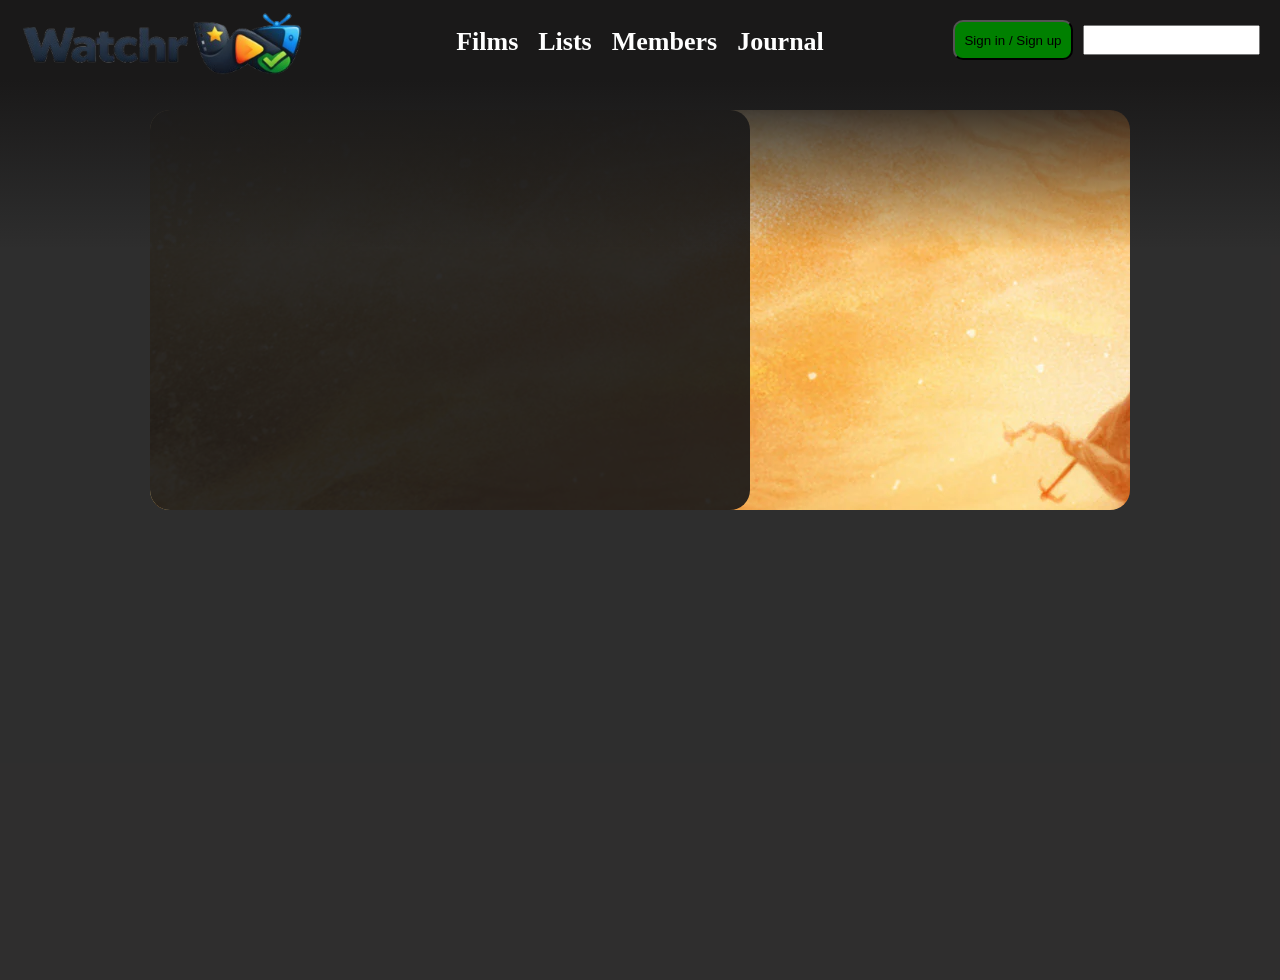
==== films.html @ 890befac "added new pages and dune image" ====
<!DOCTYPE html>
<html lang="en">

<head>
  <meta charset="UTF-8">
  <meta name="viewport" content="width=device-width, initial-scale=1.0">
  <link rel="stylesheet" href="css/style.css">
  <link rel="stylesheet" href="https://cdnjs.cloudflare.com/ajax/libs/font-awesome/4.7.0/css/font-awesome.min.css">
  <title>Watchr</title>
</head>

<body>

  <header id="desktop">
    <img class="logo-header" src="img/logo2.png">
    <div id="pages-desktop">
      <a href=""><h1>Films</h1></a>
      <a href=""><h1>Lists</h1></a>
      <a href=""><h1>Members</h1></a>
      <a href=""><h1>Journal</h1></a>
    </div>
    <div id="right-desktop">
      <button class="signup">Sign in / Sign up</button>
      <input type="search" name="" class="search">
    </div>

    <div class="gradient"></div>
  </header>

  <header id="phone">

    <a id="hamburger" onclick="hamburger()">
      <i class="fa fa-bars"></i>
    </a>

    <img class="logo-header" src="img/logo2.png">
    <div id="pages-phone">
      <a href=""><h1>Films</h1></a>
      <a href=""><h1>Lists</h1></a>
      <a href=""><h1>Members</h1></a>
      <a href=""><h1>Journal</h1></a>
    </div>

    

    <div class="gradient"></div>
  </header>
  <script src="js/main.js"></script>



  <main id="films">
    <div id="featured">
        <div id="featured-text"></div>
    </div>
  </main>

</body>

</html>
---- css/style.css ----
/* =========================GENERAL========================= */
body {
    margin: 0;
    padding: 0;
    height: 100vh;
    width: 100vw;
    background-color: #14171c;
}

a {
    text-decoration: none;
    color: inherit;
}





/* =========================HEADER========================= */
/* ====HEADER (DESKTOP)==== */
header#desktop {
    display: flex;
    align-items: center;
    justify-content: space-between;

    position: relative;
    height: 80px;

    background-color: #1a1919;
}

/* Center navigation */
#pages-desktop {
    position: absolute;
    top: 10px;
    left: 50%;
    transform: translateX(-50%);

    display: flex;
    gap: 20px;

    color: white;
    font-size: small;
}

/* Right side (search + button) */
#right-desktop {
    position: absolute;
    right: 20px;
    top: 20px;

    display: flex;
    align-items: center;
    gap: 10px;
}

/* Logo */
.logo-header {
    margin-top: 5px;
    margin-left: 20px;
    height: 70px;
}

/* Inputs / buttons */
.search {
    height: 30px;
}

/* Signup button */
.signup {
    height: 40px;
    width: 120px;

    background-color: green;
    border-radius: 10px;
}

/* Gradient overlay */
.gradient {
    position: absolute;
    bottom: -170px;

    width: 100%;
    height: 170px;

    background-image: linear-gradient(to bottom, #1a1919, transparent);
}


/* ====HEADER (MOBILE)==== */
header#phone {
    position: relative;
    

    display: none;
    align-items: center;
    flex-direction: column;


    height: auto;
    background-color: #1a1919;
}

/* Navigation phone */
#pages-phone {
    display: none;

    color: white;
    font-size: small;
}

/* Navigation phone */
a#hamburger {
    position: absolute;
    color: white;
    font-size: 35px;

    left: 25px;
    top: 25px;
}



/* ====SWITCH==== */
@media (max-width: 800px) {
    header#desktop {
        display: none;
    }

    header#phone {
        display: flex;
    }
}








/* =========================MAIN / LANDING PAGE========================= */
main#landingpage {
    display: flex;
    align-items: center;
    justify-content: center;

    height: 100%;
    width: 100%;

    background-image: url(../img/hailmary.png);
    background-size: cover;
}

/* Shadow / content box */
#landingpage-shadow {
    height: 500px;
    width: 600px;

    border-radius: 20px;
    background-color: #1a1919ea;

    transform: translateY(-80px);
}





/* =========================MAIN / films========================= */
main#films {
    display: flex;

    justify-content: center;


    height: 100%;
    width: 100%;
    background-color: #313030ea;


}

div#featured {
    background-image: url(../img/dune.png);
    width: calc(100% - 300px);
    height: 400px;
    border-radius: 20px;

    margin-top: 30px;
}

div#featured-text {
    border-radius: inherit;
    background-color: #1a1919ea;
    width: 600px;
    height: 100%;
}
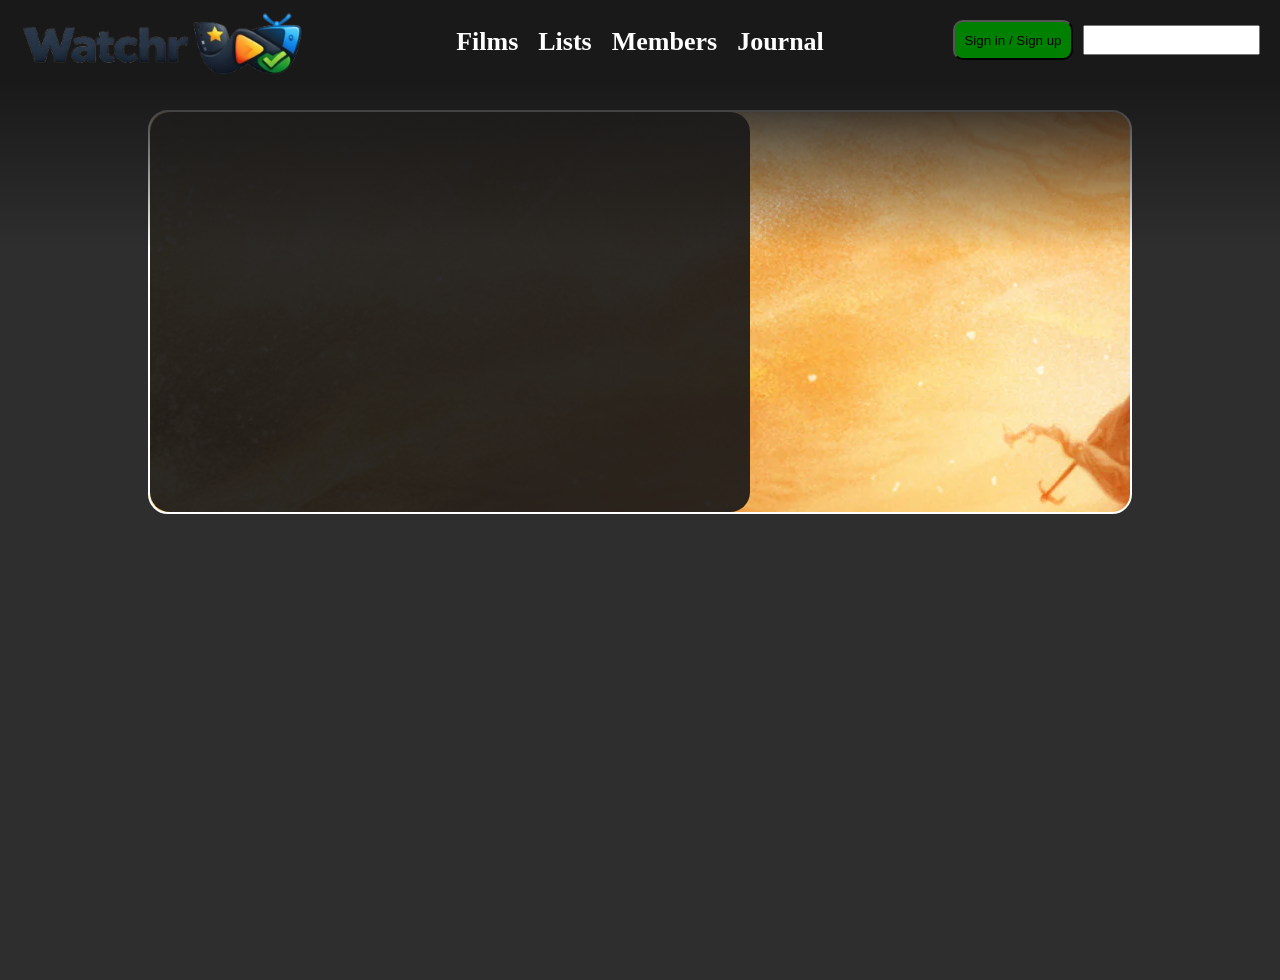
==== commit e3a8a81a: "fixed formating" ====
--- a/films.html
+++ b/films.html
@@ -14,10 +14,18 @@
   <header id="desktop">
     <img class="logo-header" src="img/logo2.png">
     <div id="pages-desktop">
-      <a href=""><h1>Films</h1></a>
-      <a href=""><h1>Lists</h1></a>
-      <a href=""><h1>Members</h1></a>
-      <a href=""><h1>Journal</h1></a>
+      <a href="">
+        <h1>Films</h1>
+      </a>
+      <a href="">
+        <h1>Lists</h1>
+      </a>
+      <a href="">
+        <h1>Members</h1>
+      </a>
+      <a href="">
+        <h1>Journal</h1>
+      </a>
     </div>
     <div id="right-desktop">
       <button class="signup">Sign in / Sign up</button>
@@ -35,13 +43,21 @@
 
     <img class="logo-header" src="img/logo2.png">
     <div id="pages-phone">
-      <a href=""><h1>Films</h1></a>
-      <a href=""><h1>Lists</h1></a>
-      <a href=""><h1>Members</h1></a>
-      <a href=""><h1>Journal</h1></a>
+      <a href="">
+        <h1>Films</h1>
+      </a>
+      <a href="">
+        <h1>Lists</h1>
+      </a>
+      <a href="">
+        <h1>Members</h1>
+      </a>
+      <a href="">
+        <h1>Journal</h1>
+      </a>
     </div>
 
-    
+
 
     <div class="gradient"></div>
   </header>
@@ -51,7 +67,11 @@
 
   <main id="films">
     <div id="featured">
-        <div id="featured-text"></div>
+      <div id="featured-text"></div>
+    </div>
+
+    <div id="regular">
+      <div></div>
     </div>
   </main>
 
--- a/css/style.css
+++ b/css/style.css
@@ -186,6 +186,7 @@
     width: calc(100% - 300px);
     height: 400px;
     border-radius: 20px;
+    border: 2px solid white;
 
     margin-top: 30px;
 }
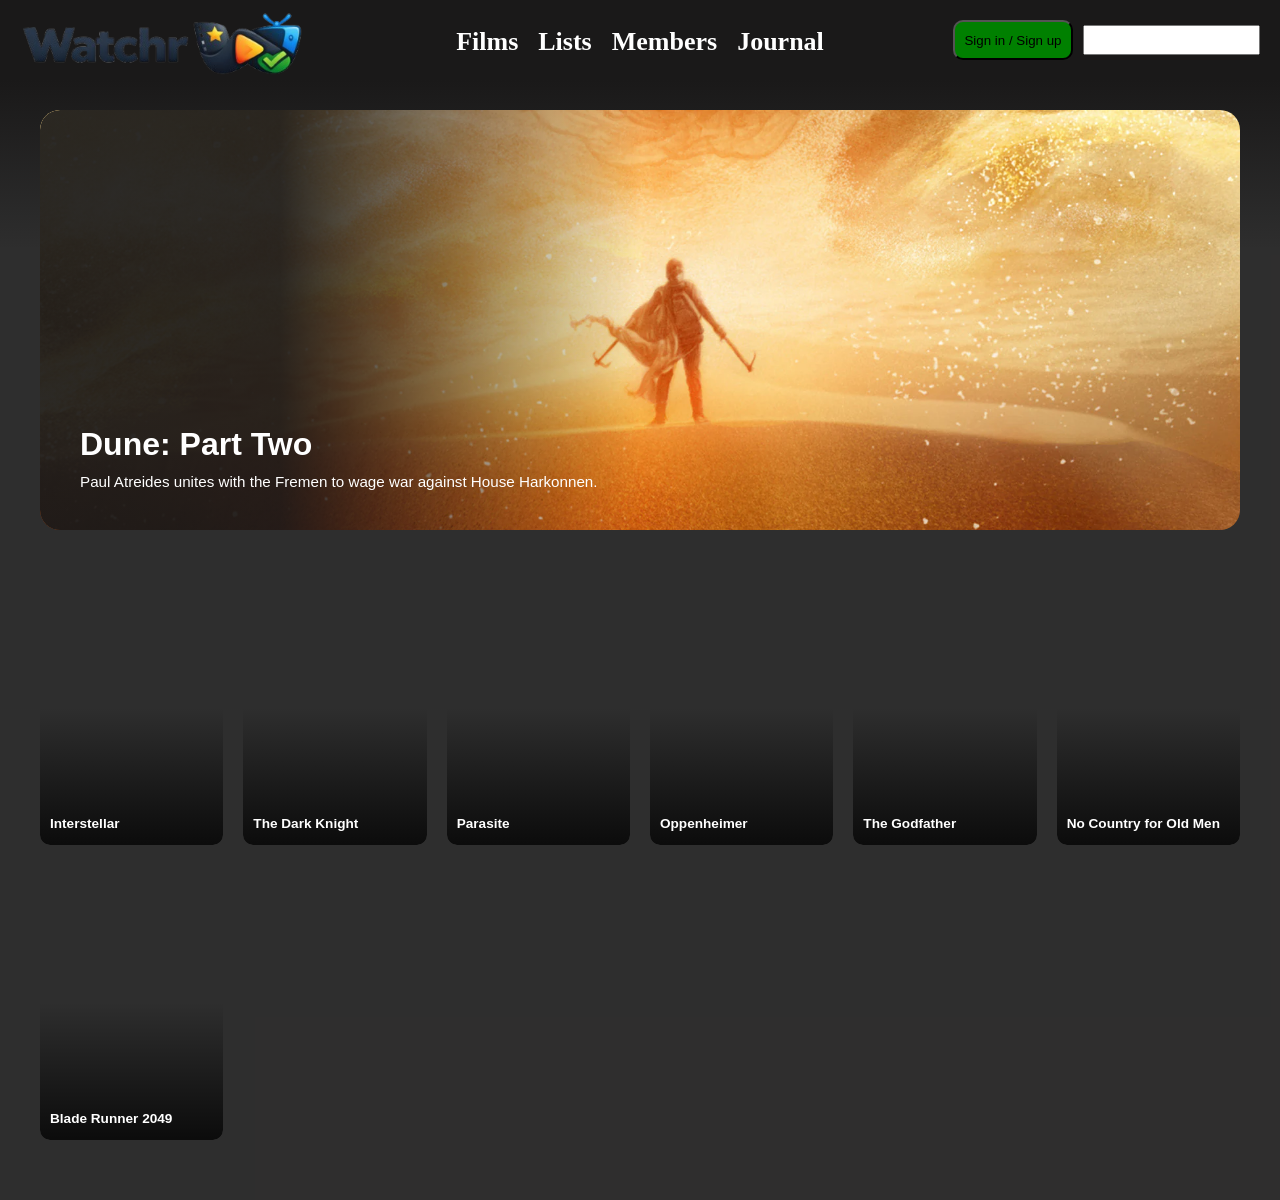
==== commit 8325bb92: "Made grid for movies as well as a featured movie at the top" ====
--- a/films.html
+++ b/films.html
@@ -31,16 +31,11 @@
       <button class="signup">Sign in / Sign up</button>
       <input type="search" name="" class="search">
     </div>
-
     <div class="gradient"></div>
   </header>
 
   <header id="phone">
-
-    <a id="hamburger" onclick="hamburger()">
-      <i class="fa fa-bars"></i>
-    </a>
-
+    <a id="hamburger" onclick="hamburger()"><i class="fa fa-bars"></i></a>
     <img class="logo-header" src="img/logo2.png">
     <div id="pages-phone">
       <a href="">
@@ -56,23 +51,57 @@
         <h1>Journal</h1>
       </a>
     </div>
-
-
-
     <div class="gradient"></div>
   </header>
+
   <script src="js/main.js"></script>
-
-
 
   <main id="films">
     <div id="featured">
-      <div id="featured-text"></div>
+      <div id="featured-text">
+        <h2>Dune: Part Two</h2>
+        <p>Paul Atreides unites with the Fremen to wage war against House Harkonnen.</p>
+      </div>
     </div>
 
     <div id="regular">
-      <div></div>
+      <div class="movie"
+        style="background-image: url('https://image.tmdb.org/t/p/w500/gEU2QniE6E77NI6lCU6MxlNBvIx.jpg')">
+        <div class="movie-title">Interstellar</div>
+      </div>
+
+      <div class="movie"
+        style="background-image: url('https://image.tmdb.org/t/p/w500/qJ2tW6WMUDux911r6m7haRef0WH.jpg')">
+        <div class="movie-title">The Dark Knight</div>
+      </div>
+
+      <div class="movie"
+        style="background-image: url('https://image.tmdb.org/t/p/w500/7IiTTgloJzvGI1TAYymCfbfl3vT.jpg')">
+        <div class="movie-title">Parasite</div>
+      </div>
+
+      <div class="movie"
+        style="background-image: url('https://image.tmdb.org/t/p/w500/8Gxv8gSFCU0XGDykEGv7zR1n2ua.jpg')">
+        <div class="movie-title">Oppenheimer</div>
+      </div>
+
+      <div class="movie"
+        style="background-image: url('https://image.tmdb.org/t/p/w500/vZloFAK7NmvMGKE7VkF5UHaz0I.jpg')">
+        <div class="movie-title">The Godfather</div>
+      </div>
+
+      <div class="movie"
+        style="background-image: url('https://image.tmdb.org/t/p/w500/f89U3ADr1oiB1s9GkdPOEpXUk5H.jpg')">
+        <div class="movie-title">No Country for Old Men</div>
+      </div>
+
+      <div class="movie"
+        style="background-image: url('https://image.tmdb.org/t/p/w500/qdIMHd4sEfJSckfVJfKQvisL02a.jpg')">
+        <div class="movie-title">Blade Runner 2049</div>
+      </div>
+
     </div>
+    
   </main>
 
 </body>
--- a/css/style.css
+++ b/css/style.css
@@ -168,33 +168,105 @@
 
 
 /* =========================MAIN / films========================= */
+/* Container for movies */
 main#films {
     display: flex;
-
-    justify-content: center;
-
-
-    height: 100%;
-    width: 100%;
+    flex-direction: column;
+    align-items: center;
+    gap: 40px;
+
+    padding: 30px 40px 60px;
+    width: 100%;
+    box-sizing: border-box;
     background-color: #313030ea;
-
-
-}
-
+}
+
+/* ====FEATURED MOVIE==== */
 div#featured {
     background-image: url(../img/dune.png);
-    width: calc(100% - 300px);
-    height: 400px;
+    background-size: cover;
+    background-position: center;
+
+    width: 100%;
+    height: 420px;
     border-radius: 20px;
-    border: 2px solid white;
-
-    margin-top: 30px;
-}
+
+    position: relative;
+    overflow: hidden;
+    cursor: pointer;
+}
+
 
 div#featured-text {
     border-radius: inherit;
-    background-color: #1a1919ea;
+    background: linear-gradient(to right, rgba(26,25,25,0.92) 40%, transparent);
     width: 600px;
     height: 100%;
-}
-
+    padding: 40px;
+    box-sizing: border-box;
+
+    display: flex;
+    flex-direction: column;
+    justify-content: flex-end;
+
+    color: white;
+    position: relative;
+    z-index: 1;
+
+    font-family: sans-serif;
+}
+
+div#featured-text h2 {
+    font-size: 2rem;
+    margin: 0 0 10px;
+}
+
+div#featured-text p {
+    font-size: 0.95rem;
+    margin: 0;
+}
+
+
+
+
+div#regular {
+    display: grid;
+    grid-template-columns: repeat(auto-fill, minmax(180px, 1fr));
+    gap: 20px;
+    width: 100%;
+}
+
+.movie {
+    aspect-ratio: 2/3;
+    border-radius: 10px;
+
+    background-size: cover;
+    background-position: center;
+
+    display: flex;
+    align-items: flex-end;
+
+    position: relative;
+    overflow: hidden;
+    cursor: pointer;
+}
+
+.movie::before {
+    content: '';
+    position: absolute;
+    inset: 0;
+    background: linear-gradient(to top, rgba(0,0,0,0.75) 0%, transparent 50%);
+    border-radius: inherit;
+    z-index: 0;
+}
+
+.movie-title {
+    position: relative;
+    z-index: 1;
+    color: white;
+    font-family: sans-serif;
+    font-size: 0.85rem;
+    font-weight: 600;
+    padding: 12px 10px;
+    line-height: 1.3;
+}
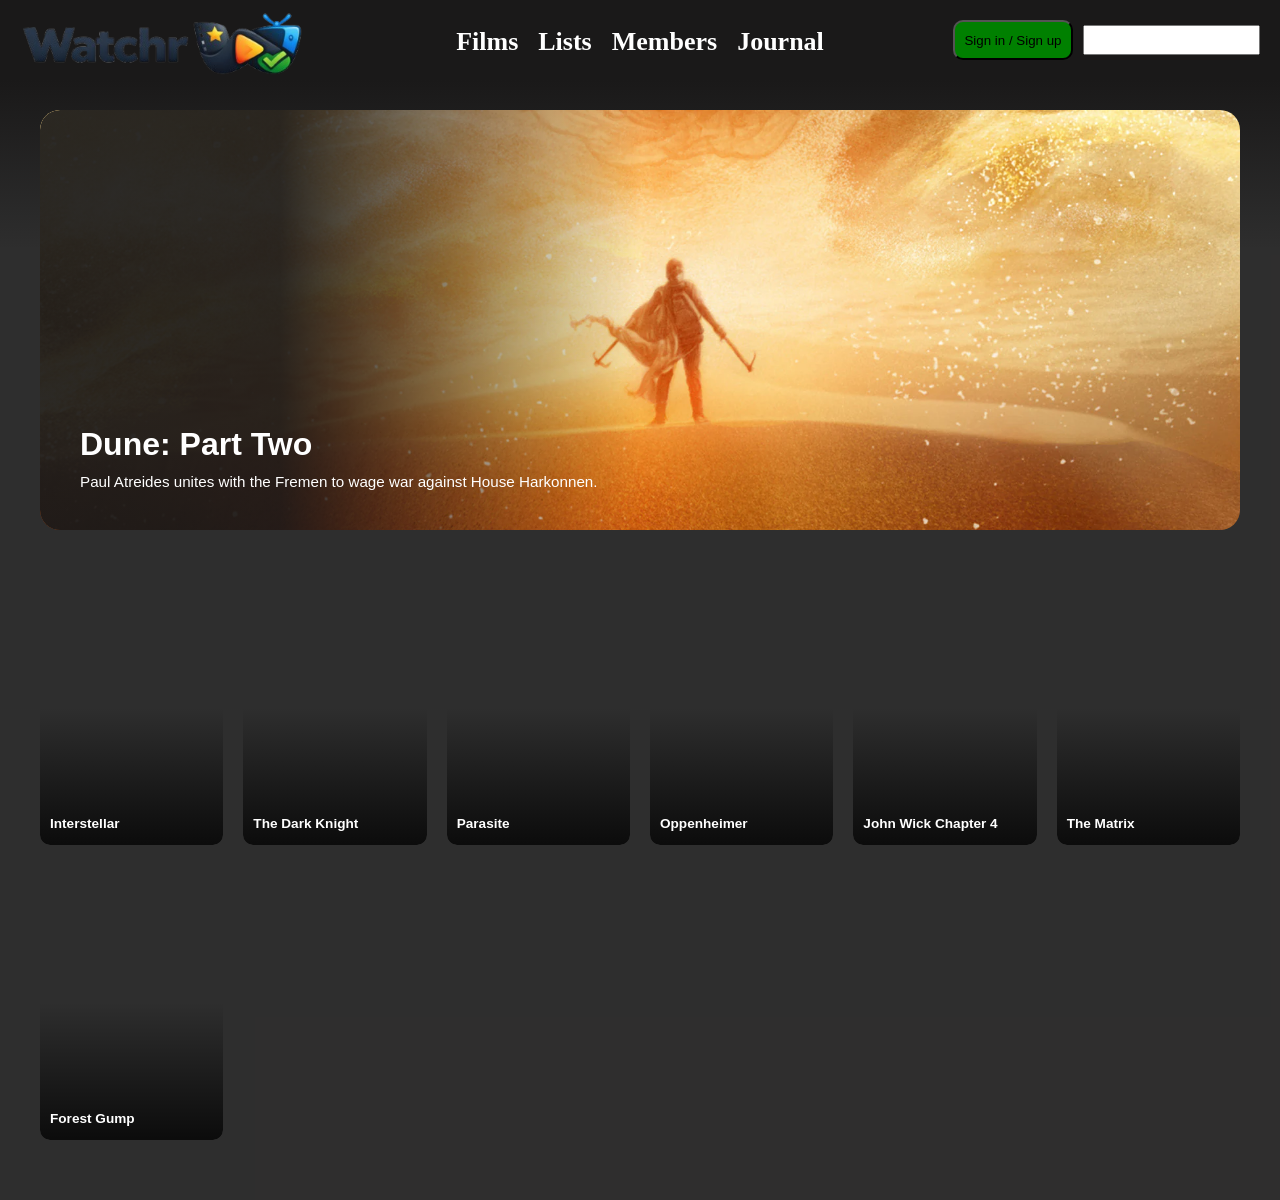
==== commit 841944ff: "fixed names of movies" ====
--- a/films.html
+++ b/films.html
@@ -87,21 +87,21 @@
 
       <div class="movie"
         style="background-image: url('https://image.tmdb.org/t/p/w500/vZloFAK7NmvMGKE7VkF5UHaz0I.jpg')">
-        <div class="movie-title">The Godfather</div>
+        <div class="movie-title">John Wick Chapter 4</div>
       </div>
 
       <div class="movie"
         style="background-image: url('https://image.tmdb.org/t/p/w500/f89U3ADr1oiB1s9GkdPOEpXUk5H.jpg')">
-        <div class="movie-title">No Country for Old Men</div>
+        <div class="movie-title">The Matrix</div>
       </div>
 
       <div class="movie"
         style="background-image: url('https://image.tmdb.org/t/p/w500/qdIMHd4sEfJSckfVJfKQvisL02a.jpg')">
-        <div class="movie-title">Blade Runner 2049</div>
+        <div class="movie-title">Forest Gump</div>
       </div>
 
     </div>
-    
+
   </main>
 
 </body>
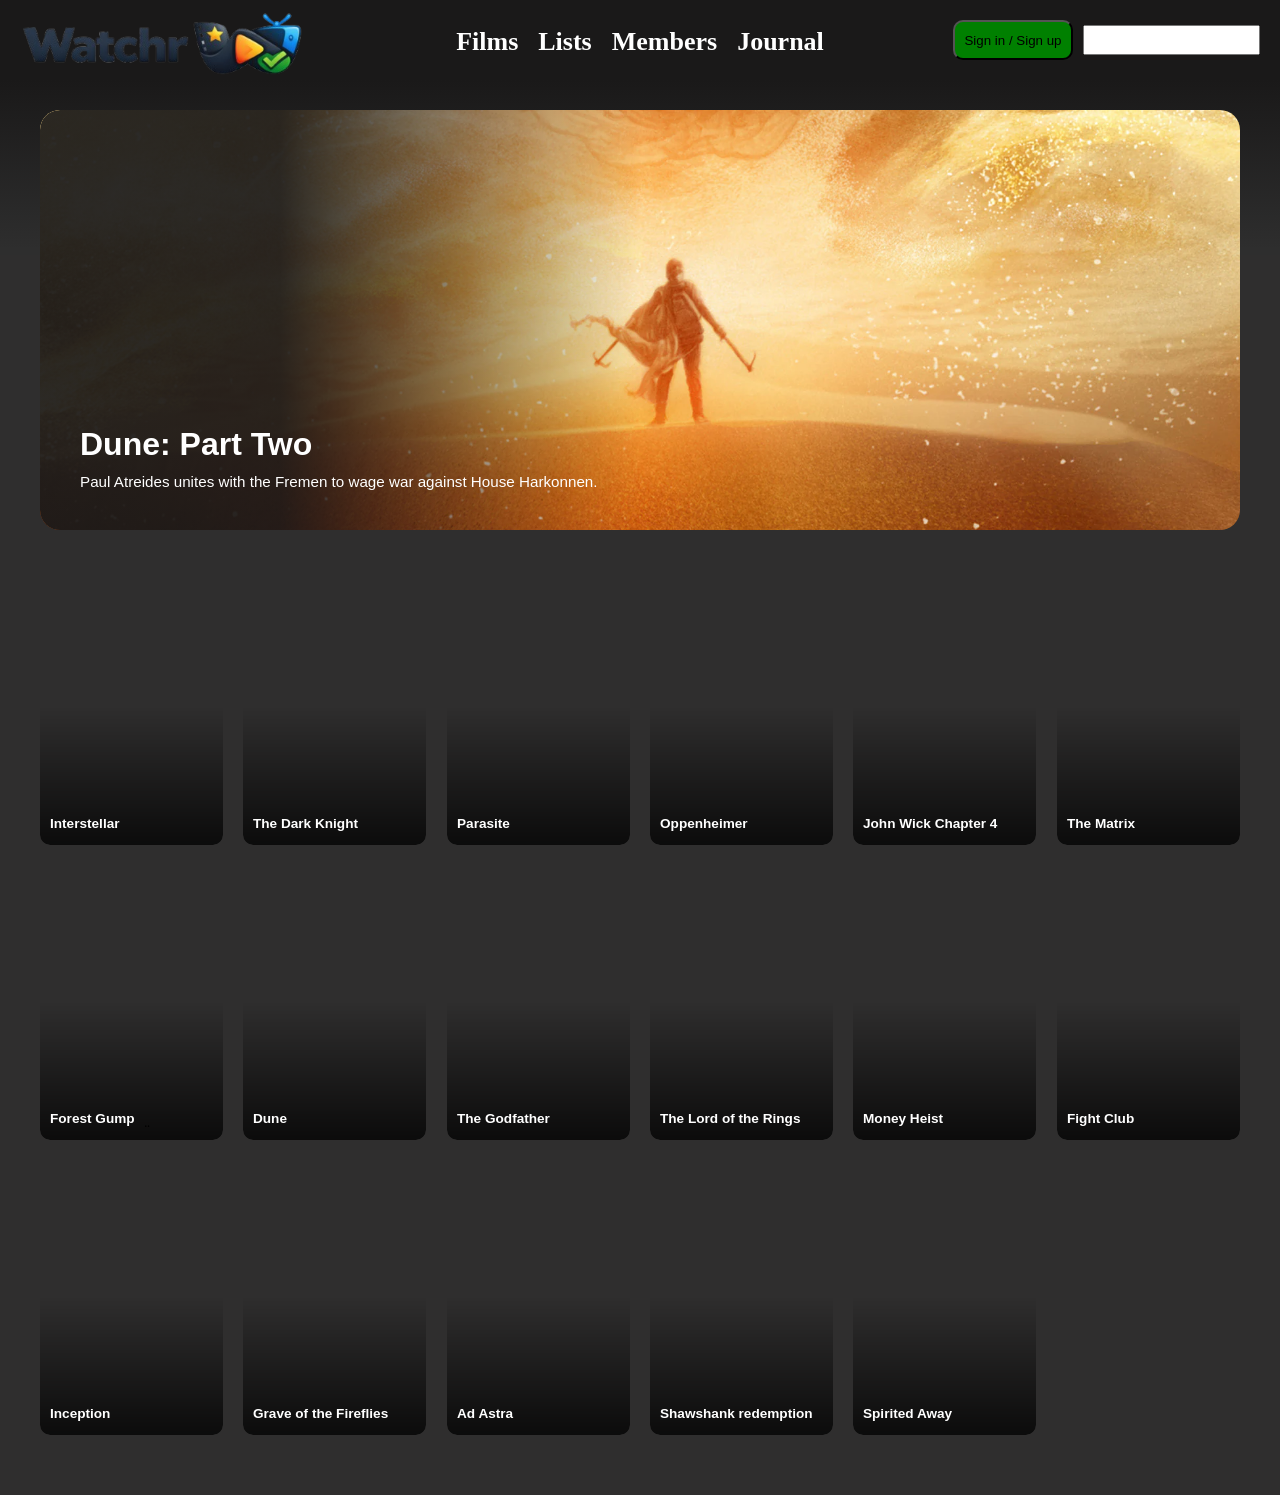
==== commit 6991d17a: "added a shine effect on the movies and added more movies. I also prepared for adding a 3d perspectiv" ====
--- a/films.html
+++ b/films.html
@@ -58,6 +58,7 @@
 
   <main id="films">
     <div id="featured">
+      <div class="shine"></div>
       <div id="featured-text">
         <h2>Dune: Part Two</h2>
         <p>Paul Atreides unites with the Fremen to wage war against House Harkonnen.</p>
@@ -68,36 +69,103 @@
       <div class="movie"
         style="background-image: url('https://image.tmdb.org/t/p/w500/gEU2QniE6E77NI6lCU6MxlNBvIx.jpg')">
         <div class="movie-title">Interstellar</div>
+        <div class="shine"></div>
       </div>
 
       <div class="movie"
         style="background-image: url('https://image.tmdb.org/t/p/w500/qJ2tW6WMUDux911r6m7haRef0WH.jpg')">
         <div class="movie-title">The Dark Knight</div>
+        <div class="shine"></div>
       </div>
 
       <div class="movie"
         style="background-image: url('https://image.tmdb.org/t/p/w500/7IiTTgloJzvGI1TAYymCfbfl3vT.jpg')">
         <div class="movie-title">Parasite</div>
+        <div class="shine"></div>
       </div>
 
       <div class="movie"
         style="background-image: url('https://image.tmdb.org/t/p/w500/8Gxv8gSFCU0XGDykEGv7zR1n2ua.jpg')">
         <div class="movie-title">Oppenheimer</div>
+        <div class="shine"></div>
       </div>
 
       <div class="movie"
         style="background-image: url('https://image.tmdb.org/t/p/w500/vZloFAK7NmvMGKE7VkF5UHaz0I.jpg')">
         <div class="movie-title">John Wick Chapter 4</div>
+        <div class="shine"></div>
       </div>
 
       <div class="movie"
         style="background-image: url('https://image.tmdb.org/t/p/w500/f89U3ADr1oiB1s9GkdPOEpXUk5H.jpg')">
         <div class="movie-title">The Matrix</div>
+        <div class="shine"></div>
       </div>
 
       <div class="movie"
         style="background-image: url('https://image.tmdb.org/t/p/w500/qdIMHd4sEfJSckfVJfKQvisL02a.jpg')">
-        <div class="movie-title">Forest Gump</div>
+        <div class="movie-title">Forest Gump</div>¨
+        <div class="shine"></div>
+      </div>
+
+      <div class="movie"
+        style="background-image: url('https://image.tmdb.org/t/p/w500/1pdfLvkbY9ohJlCjQH2CZjjYVvJ.jpg')">
+        <div class="movie-title">Dune</div>
+        <div class="shine"></div>
+      </div>
+
+      <div class="movie"
+        style="background-image: url('https://image.tmdb.org/t/p/w500/3bhkrj58Vtu7enYsRolD1fZdja1.jpg')">
+        <div class="movie-title">The Godfather</div>
+        <div class="shine"></div>
+      </div>
+
+      <div class="movie"
+        style="background-image: url('https://image.tmdb.org/t/p/w500/6oom5QYQ2yQTMJIbnvbkBL9cHo6.jpg')">
+        <div class="movie-title">The Lord of the Rings</div>
+        <div class="shine"></div>
+      </div>
+
+      <div class="movie"
+        style="background-image: url('https://image.tmdb.org/t/p/w500/reEMJA1uzscCbkpeRJeTT2bjqUp.jpg')">
+        <div class="movie-title">Money Heist</div>
+        <div class="shine"></div>
+      </div>
+
+      <div class="movie"
+        style="background-image: url('https://image.tmdb.org/t/p/w500/a26cQPRhJPX6GbWfQbvZdrrp9j9.jpg')">
+        <div class="movie-title">Fight Club</div>
+        <div class="shine"></div>
+      </div>
+
+      <div class="movie"
+        style="background-image: url('https://image.tmdb.org/t/p/w500/9gk7adHYeDvHkCSEqAvQNLV5Uge.jpg')">
+        <div class="movie-title">Inception</div>
+        <div class="shine"></div>
+      </div>
+
+      <div class="movie"
+        style="background-image: url('https://image.tmdb.org/t/p/w500/k9tv1rXZbOhH7eiCk378x61kNQ1.jpg')">
+        <div class="movie-title">Grave of the Fireflies</div>
+        <div class="shine"></div>
+      </div>
+
+      <div class="movie"
+        style="background-image: url('https://image.tmdb.org/t/p/w500/xBHvZcjRiWyobQ9kxBhO6B2dtRI.jpg')">
+        <div class="movie-title">Ad Astra</div>
+        <div class="shine"></div>
+      </div>
+
+      <div class="movie"
+        style="background-image: url('https://image.tmdb.org/t/p/w500/5KCVkau1HEl7ZzfPsKAPM0sMiKc.jpg')">
+        <div class="movie-title">Shawshank redemption</div>
+        <div class="shine"></div>
+      </div>
+
+      <div class="movie"
+        style="background-image: url('https://image.tmdb.org/t/p/w500/2TeJfUZMGolfDdW6DKhfIWqvq8y.jpg')">
+        <div class="movie-title">Spirited Away</div>
+        <div class="shine"></div>
       </div>
 
     </div>
--- a/css/style.css
+++ b/css/style.css
@@ -1,4 +1,8 @@
 /* =========================GENERAL========================= */
+* {
+    box-sizing: border-box;
+}
+
 body {
     margin: 0;
     padding: 0;
@@ -90,7 +94,7 @@
 /* ====HEADER (MOBILE)==== */
 header#phone {
     position: relative;
-    
+
 
     display: none;
     align-items: center;
@@ -194,12 +198,16 @@
     position: relative;
     overflow: hidden;
     cursor: pointer;
+
+    transform-style: preserve-3d;
+    transition: transform 0.12 ease-out;
+    will-change: transform;
 }
 
 
 div#featured-text {
     border-radius: inherit;
-    background: linear-gradient(to right, rgba(26,25,25,0.92) 40%, transparent);
+    background: linear-gradient(to right, rgba(26, 25, 25, 0.92) 40%, transparent);
     width: 600px;
     height: 100%;
     padding: 40px;
@@ -234,6 +242,8 @@
     grid-template-columns: repeat(auto-fill, minmax(180px, 1fr));
     gap: 20px;
     width: 100%;
+
+    perspective: 800px;
 }
 
 .movie {
@@ -249,13 +259,17 @@
     position: relative;
     overflow: hidden;
     cursor: pointer;
+
+    transform-style: preserve-3d;
+    transition: transform 0.12s ease-out;
+    will-change: transform;
 }
 
 .movie::before {
     content: '';
     position: absolute;
     inset: 0;
-    background: linear-gradient(to top, rgba(0,0,0,0.75) 0%, transparent 50%);
+    background: linear-gradient(to top, rgba(0, 0, 0, 0.75) 0%, transparent 50%);
     border-radius: inherit;
     z-index: 0;
 }
@@ -269,4 +283,16 @@
     font-weight: 600;
     padding: 12px 10px;
     line-height: 1.3;
+
+    transform: translateZ(30px);
+}
+
+.shine {
+    position: absolute;
+    inset: 0;
+    border-radius: inherit;
+    pointer-events: none;
+    opacity: 0;
+    transition: opacity 0.12s;
+    z-index: 2;
 }
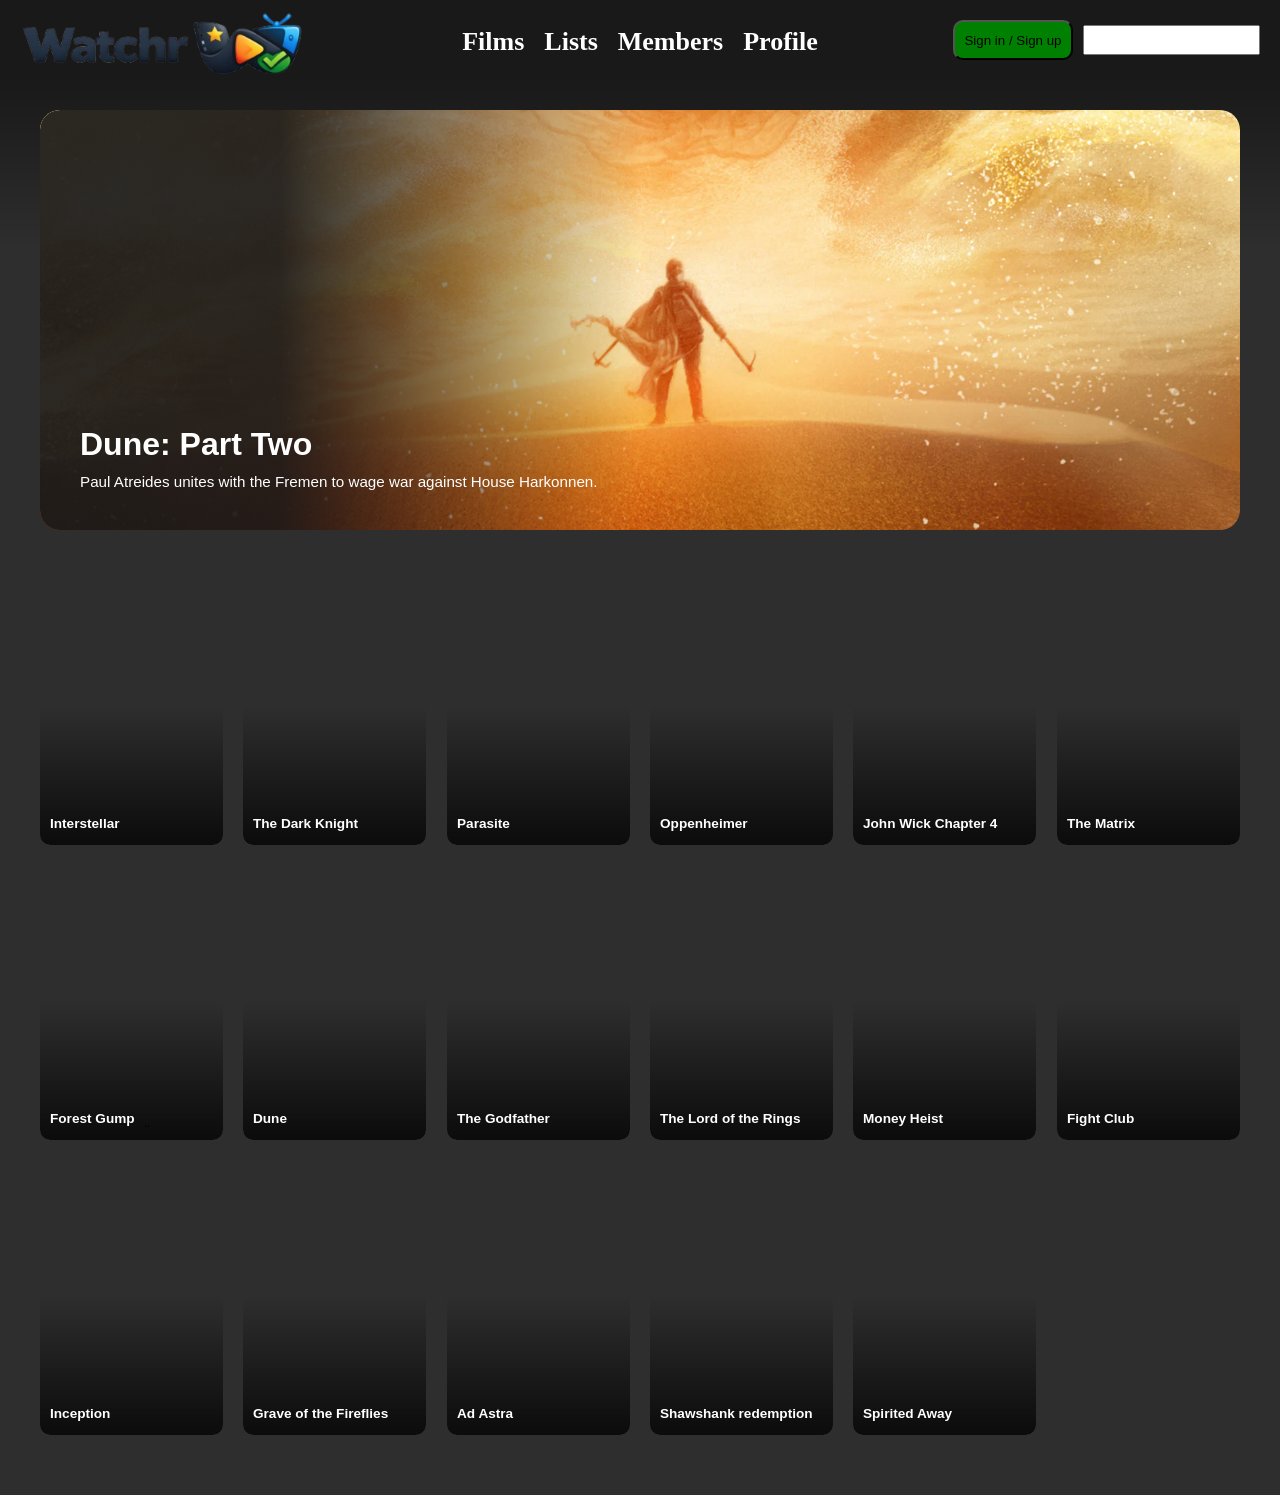
==== commit acc2451b: "Bytte ut journal mot profile för jag tyckte det passade bättre med temat. Lade till alla länkar ocks" ====
--- a/films.html
+++ b/films.html
@@ -14,17 +14,17 @@
   <header id="desktop">
     <img class="logo-header" src="img/logo2.png">
     <div id="pages-desktop">
-      <a href="">
+      <a href="films.html">
         <h1>Films</h1>
       </a>
-      <a href="">
+      <a href="lists.html">
         <h1>Lists</h1>
       </a>
-      <a href="">
+      <a href="members.html">
         <h1>Members</h1>
       </a>
-      <a href="">
-        <h1>Journal</h1>
+      <a href="profile.html">
+        <h1>Profile</h1>
       </a>
     </div>
     <div id="right-desktop">
@@ -38,17 +38,17 @@
     <a id="hamburger" onclick="hamburger()"><i class="fa fa-bars"></i></a>
     <img class="logo-header" src="img/logo2.png">
     <div id="pages-phone">
-      <a href="">
+      <a href="films.html">
         <h1>Films</h1>
       </a>
-      <a href="">
+      <a href="lists.html">
         <h1>Lists</h1>
       </a>
-      <a href="">
+      <a href="members.html">
         <h1>Members</h1>
       </a>
-      <a href="">
-        <h1>Journal</h1>
+      <a href="profile.html">
+        <h1>Profile</h1>
       </a>
     </div>
     <div class="gradient"></div>
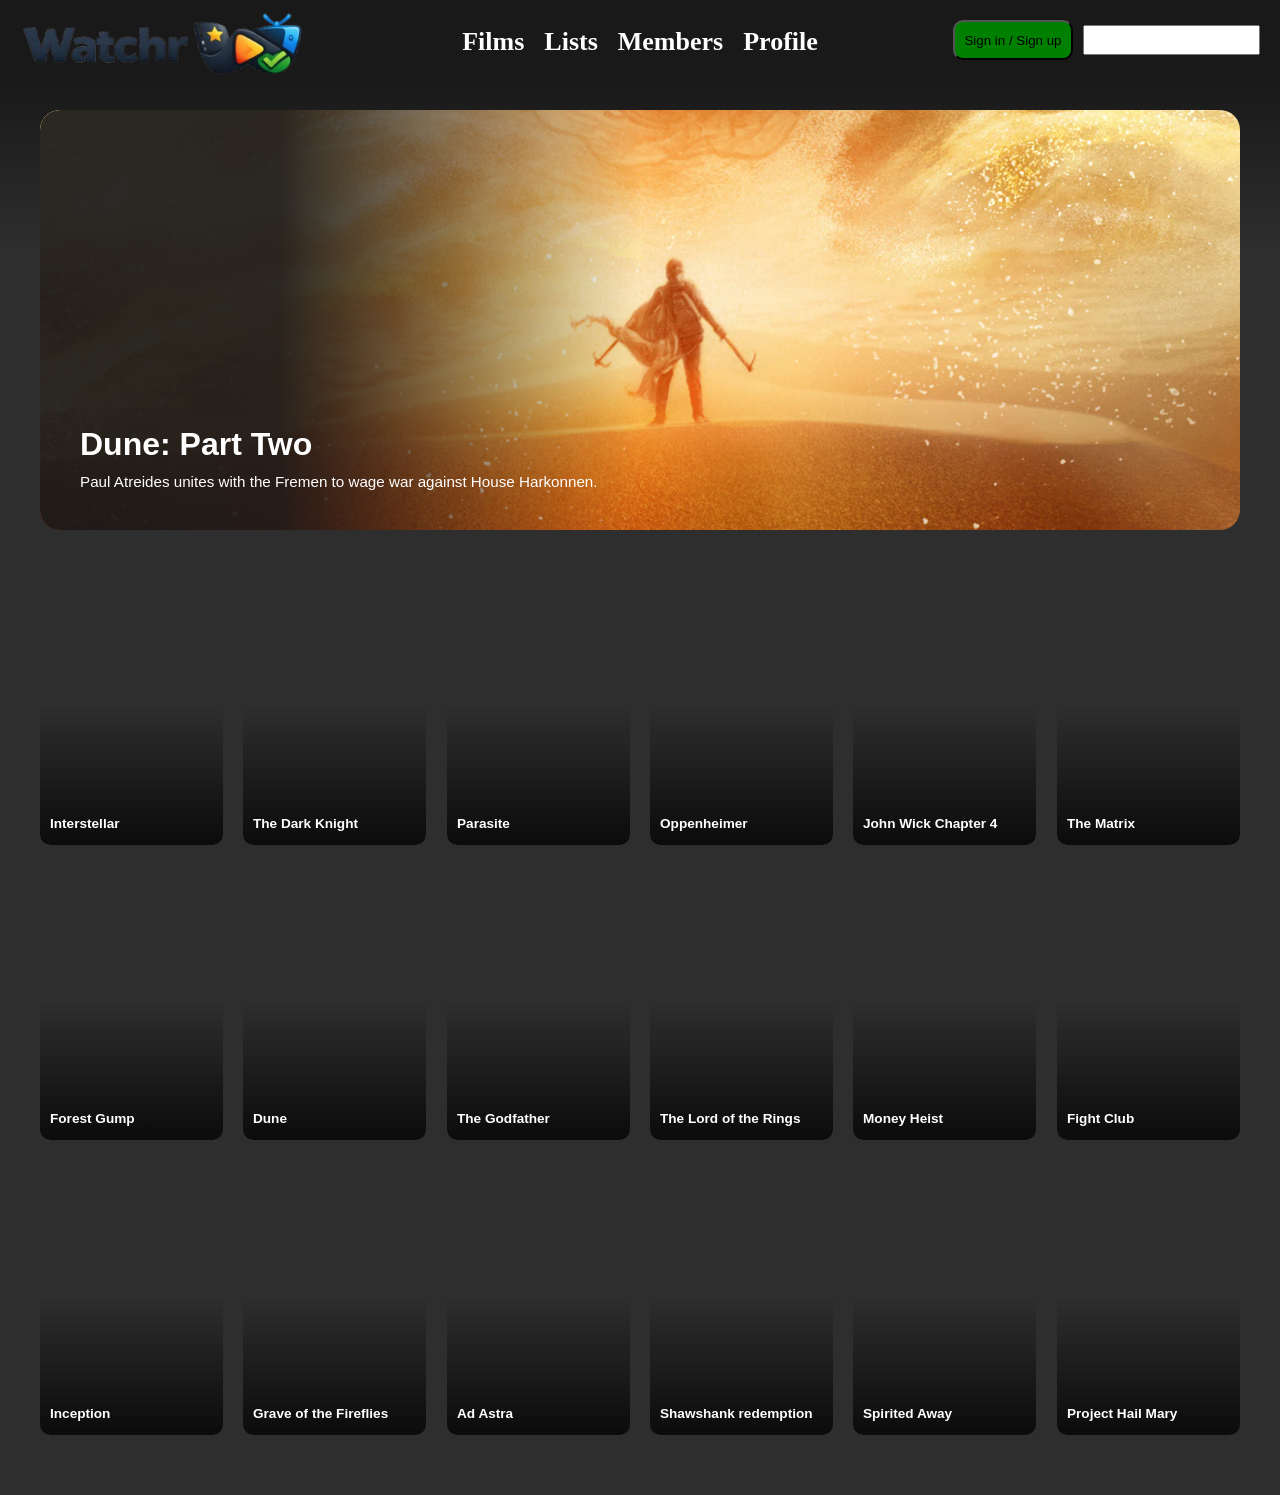
==== commit caf2d9a7: "lade till en extra film för att det skulle bli jämnt" ====
--- a/films.html
+++ b/films.html
@@ -168,6 +168,12 @@
         <div class="shine"></div>
       </div>
 
+      <div class="movie"
+        style="background-image: url('https://image.tmdb.org/t/p/original/huVzcVrlK8aiLd240ienleODvWl.jpg')">
+        <div class="movie-title">Project Hail Mary</div>
+        <div class="shine"></div>
+      </div>
+
     </div>
 
   </main>
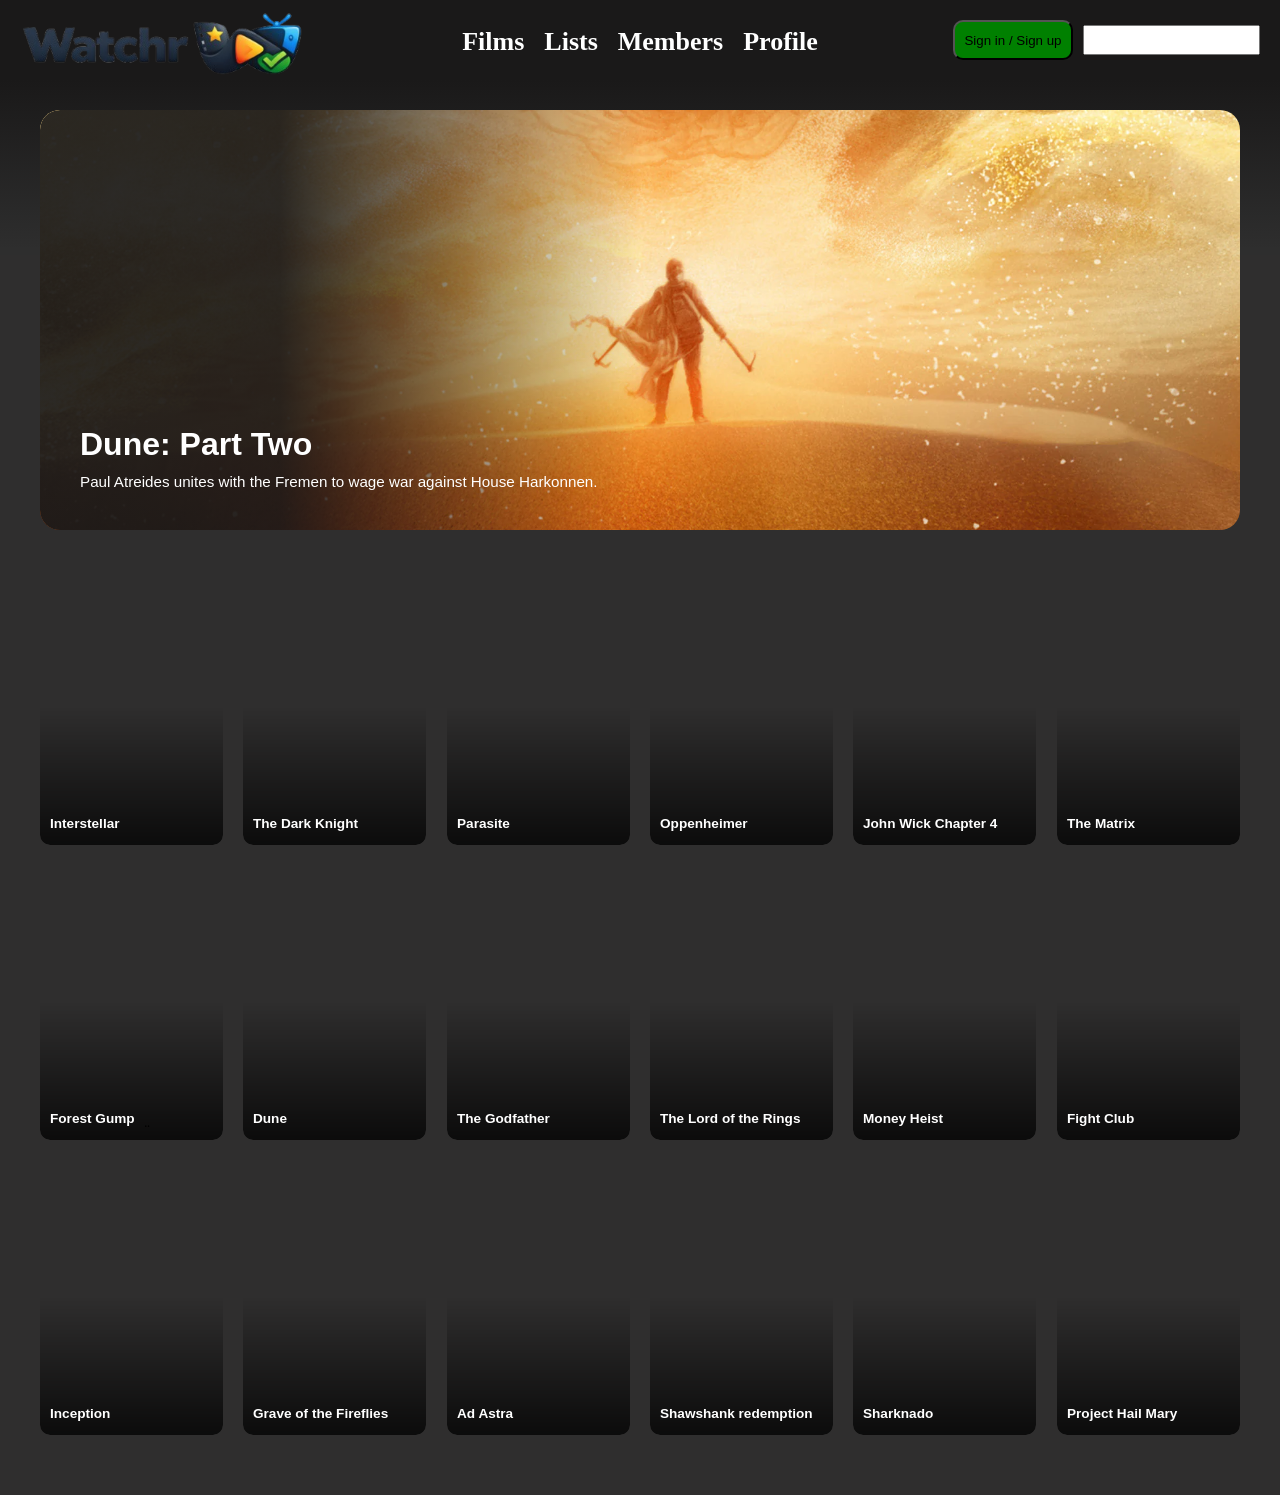
==== commit 6fcd5d9c: "uppdatering" ====
--- a/films.html
+++ b/films.html
@@ -163,8 +163,8 @@
       </div>
 
       <div class="movie"
-        style="background-image: url('https://image.tmdb.org/t/p/w500/2TeJfUZMGolfDdW6DKhfIWqvq8y.jpg')">
-        <div class="movie-title">Spirited Away</div>
+        style="background-image: url('https://image.tmdb.org/t/p/original/sanjiB1YvTveh8gEtIi8Rysq58g.jpg')">
+        <div class="movie-title">Sharknado</div>
         <div class="shine"></div>
       </div>
 
--- a/css/style.css
+++ b/css/style.css
@@ -295,4 +295,28 @@
     opacity: 0;
     transition: opacity 0.12s;
     z-index: 2;
+}
+
+/* ====SWITCH==== */
+@media (max-width: 845px) {
+    div#featured {
+        display: none;
+    }
+
+    div#featured {
+        display: block;
+    }
+}
+
+
+
+
+
+
+div#movie-left {
+
+}
+
+div#movie-image {
+    
 }
